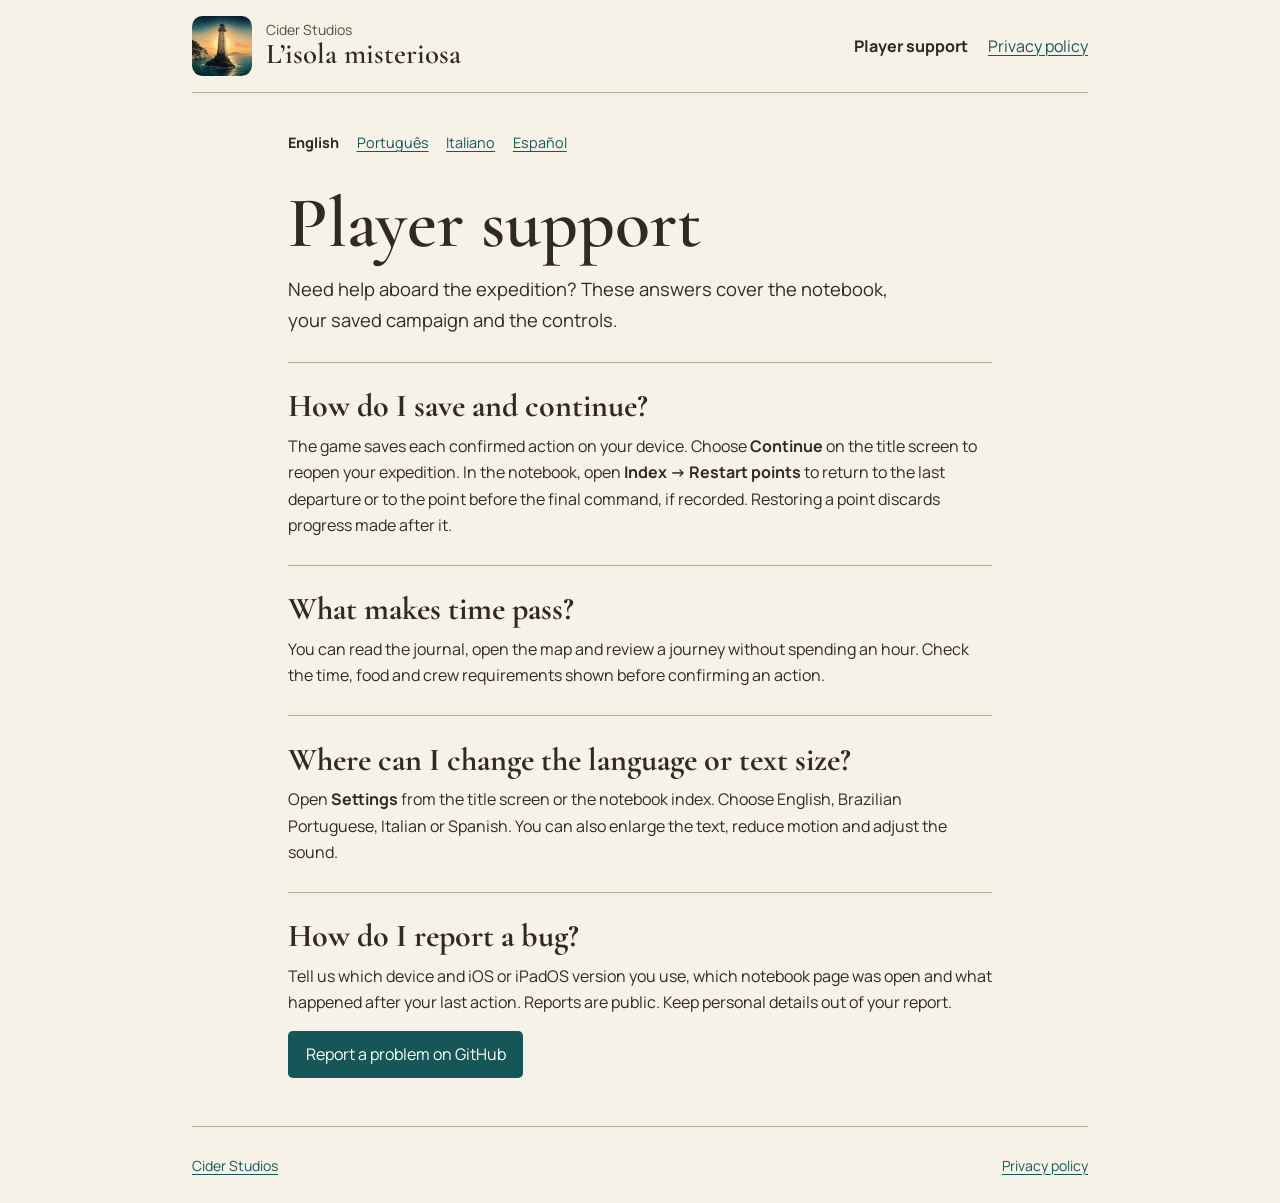
==== index.html @ 5d288c92 "Publish player support and privacy information in four languages" ====
<!doctype html>
<html lang="en">
<head>
  <meta charset="utf-8">
  <meta name="viewport" content="width=device-width, initial-scale=1">
  <meta name="description" content="Need help aboard the expedition? These answers cover the notebook, your saved campaign and the controls.">
  <title>Player support · L’isola misteriosa</title>
  <link rel="canonical" href="https://ciderstudios.github.io/lisola-misteriosa-site/">
  <link rel="alternate" hreflang="en" href="https://ciderstudios.github.io/lisola-misteriosa-site/">
  <link rel="alternate" hreflang="pt-BR" href="https://ciderstudios.github.io/lisola-misteriosa-site/pt/">
  <link rel="alternate" hreflang="it" href="https://ciderstudios.github.io/lisola-misteriosa-site/it/">
  <link rel="alternate" hreflang="es" href="https://ciderstudios.github.io/lisola-misteriosa-site/es/">
  <link rel="icon" href="assets/lighthouse.png" type="image/png">
  <link rel="stylesheet" href="style.css">
</head>
<body>
  <a class="skip" href="#main">Skip to content</a>
  <header>
    <div class="brand"><img src="assets/lighthouse.png" width="60" height="60" alt=""><div><span>Cider Studios</span><strong>L’isola misteriosa</strong></div></div>
    <nav class="primary" aria-label="Navigation"><a href="index.html" aria-current="page">Player support</a><a href="privacy.html">Privacy policy</a></nav>
  </header>
  <main id="main">
    <nav class="languages" aria-label="Languages"><a lang="en" hreflang="en" href="index.html" aria-current="page">English</a><a lang="pt-BR" hreflang="pt-BR" href="pt/index.html">Português</a><a lang="it" hreflang="it" href="it/index.html">Italiano</a><a lang="es" hreflang="es" href="es/index.html">Español</a></nav>
    <h1>Player support</h1>
    <p class="intro">Need help aboard the expedition? These answers cover the notebook, your saved campaign and the controls.</p>
    
    <section>
      <h2>How do I save and continue?</h2>
      <p>The game saves each confirmed action on your device. Choose <strong>Continue</strong> on the title screen to reopen your expedition. In the notebook, open <strong>Index → Restart points</strong> to return to the last departure or to the point before the final command, if recorded. Restoring a point discards progress made after it.</p>
    </section>
    <section>
      <h2>What makes time pass?</h2>
      <p>You can read the journal, open the map and review a journey without spending an hour. Check the time, food and crew requirements shown before confirming an action.</p>
    </section>
    <section>
      <h2>Where can I change the language or text size?</h2>
      <p>Open <strong>Settings</strong> from the title screen or the notebook index. Choose English, Brazilian Portuguese, Italian or Spanish. You can also enlarge the text, reduce motion and adjust the sound.</p>
    </section>
    <section>
      <h2>How do I report a bug?</h2>
      <p>Tell us which device and iOS or iPadOS version you use, which notebook page was open and what happened after your last action. Reports are public. Keep personal details out of your report.</p>
      <p><a class="action" href="https://github.com/ciderstudios/lisola-misteriosa-site/issues/new">Report a problem on GitHub</a></p>
    </section>
  </main>
  <footer><a href="https://ciderstudios.app/">Cider Studios</a><a href="privacy.html">Privacy policy</a></footer>
</body>
</html>
---- style.css ----
@font-face {
  font-family: Manrope;
  src: url("assets/Manrope.ttf") format("truetype");
  font-style: normal;
  font-weight: 200 800;
  font-display: swap;
}
@font-face {
  font-family: Cormorant;
  src: url("assets/CormorantGaramond.ttf") format("truetype");
  font-style: normal;
  font-weight: 300 700;
  font-display: swap;
}
:root { color-scheme: light; --paper: #f7f2e7; --ink: #302a24; --sea: #175658; --line: #baac91; --soft: #584d40; }
* { box-sizing: border-box; }
body { margin: 0; background: var(--paper); color: var(--ink); font: 1rem/1.65 Manrope, system-ui, sans-serif; }
header, main, footer { width: min(calc(100% - 2.5rem), 56rem); margin-inline: auto; }
header, footer, .brand, nav { display: flex; align-items: center; }
header, footer { flex-wrap: wrap; justify-content: space-between; gap: .75rem 2rem; padding-block: 1rem; }
header { border-bottom: 1px solid var(--line); }
.brand { gap: .85rem; }
.brand img { border-radius: .65rem; }
.brand span, .brand strong { display: block; line-height: 1.15; }
.brand span, .date, footer { font-size: .875rem; color: var(--soft); }
.brand strong { font: 600 1.8rem/1.1 Cormorant, Georgia, serif; }
nav { flex-wrap: wrap; gap: .25rem 1.25rem; }
a { color: var(--sea); text-decoration-thickness: .09em; text-underline-offset: .2em; }
a:focus-visible { outline: 3px solid var(--sea); outline-offset: 4px; }
nav a, footer a { display: inline-flex; align-items: center; min-height: 44px; }
nav [aria-current="page"] { color: var(--ink); font-weight: 750; text-decoration: none; }
main { max-width: 44rem; padding: 1.75rem 0 2.5rem; }
.languages { font-size: .9rem; gap: 0 1.1rem; }
h1, h2 { font-family: Cormorant, Georgia, serif; line-height: 1.12; text-wrap: balance; }
h1 { font-size: clamp(2.8rem, 7vw, 4.5rem); margin-block: 1.15rem .65rem; font-weight: 600; }
h2 { font-size: clamp(1.6rem, 4vw, 2rem); margin-block: 0 .55rem; font-weight: 700; }
p { margin: .5rem 0; }
.intro { font-size: 1.15rem; max-width: 55ch; }
section { padding-top: 1.6rem; margin-top: 1.65rem; border-top: 1px solid var(--line); }
.action { display: inline-block; background: var(--sea); color: white; padding: .65rem 1.1rem; border-radius: .3rem; text-decoration: none; margin-top: .45rem; }
.action:hover { text-decoration: underline; }
footer { border-top: 1px solid var(--line); }
.skip { position: absolute; left: .5rem; top: .5rem; transform: translateY(-150%); color: white; background: var(--sea); padding: .5rem .85rem; }
.skip:focus { transform: none; }
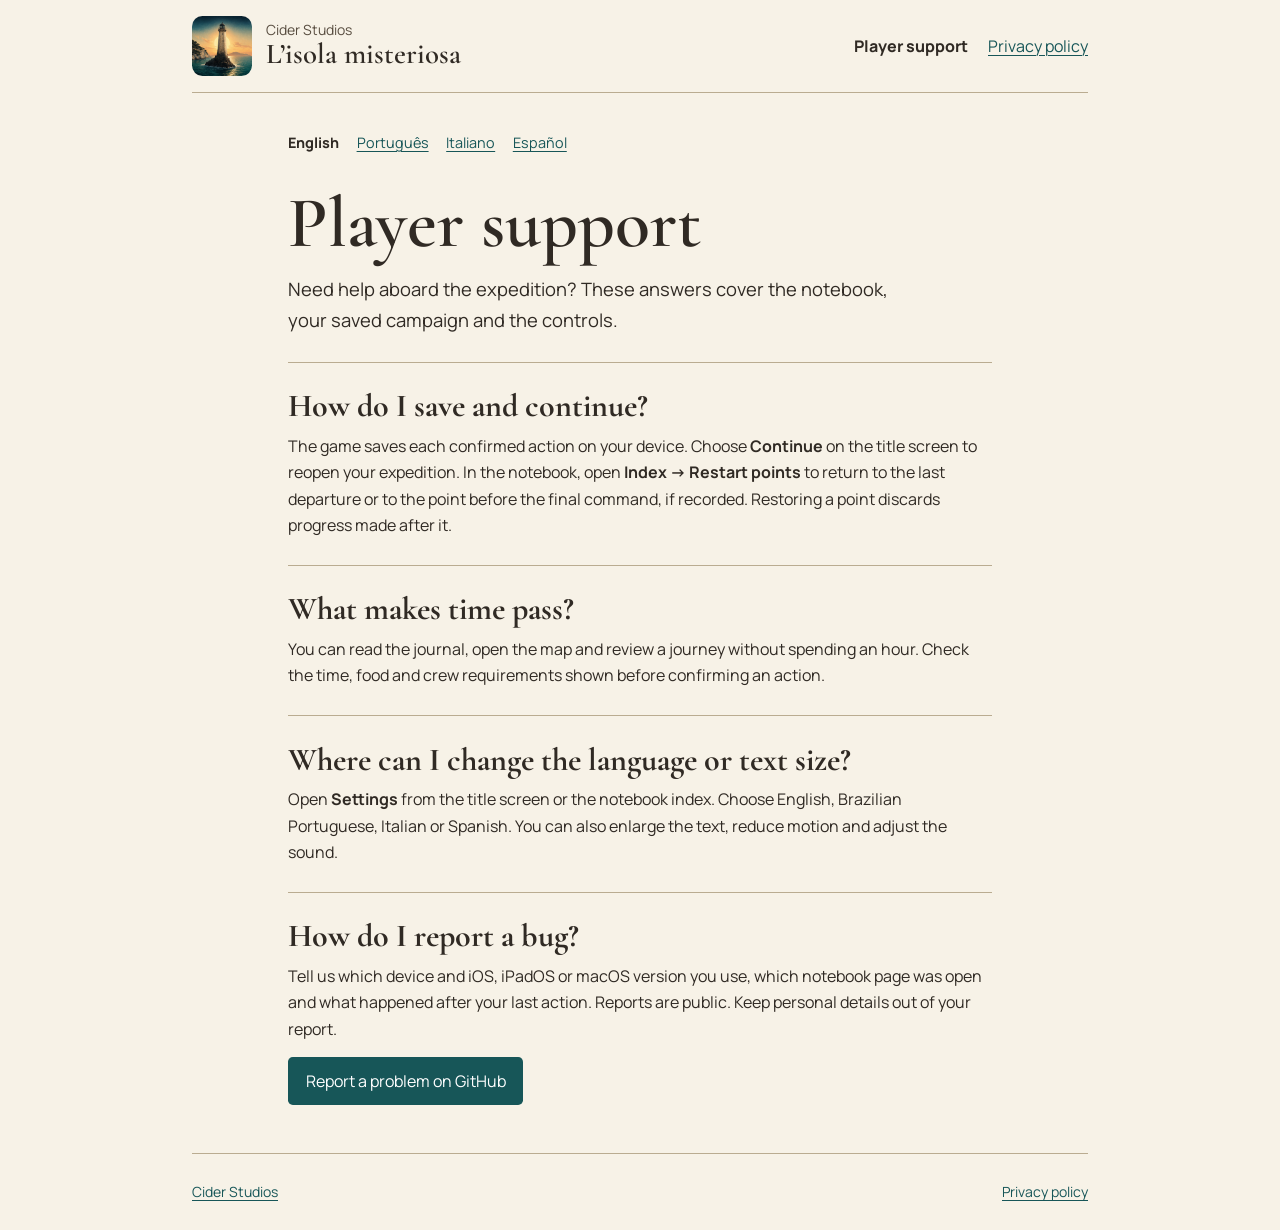
==== commit efa7d25a: "Include macOS in player support and local data removal instructions" ====
--- a/index.html
+++ b/index.html
@@ -38,7 +38,7 @@
     </section>
     <section>
       <h2>How do I report a bug?</h2>
-      <p>Tell us which device and iOS or iPadOS version you use, which notebook page was open and what happened after your last action. Reports are public. Keep personal details out of your report.</p>
+      <p>Tell us which device and iOS, iPadOS or macOS version you use, which notebook page was open and what happened after your last action. Reports are public. Keep personal details out of your report.</p>
       <p><a class="action" href="https://github.com/ciderstudios/lisola-misteriosa-site/issues/new">Report a problem on GitHub</a></p>
     </section>
   </main>
